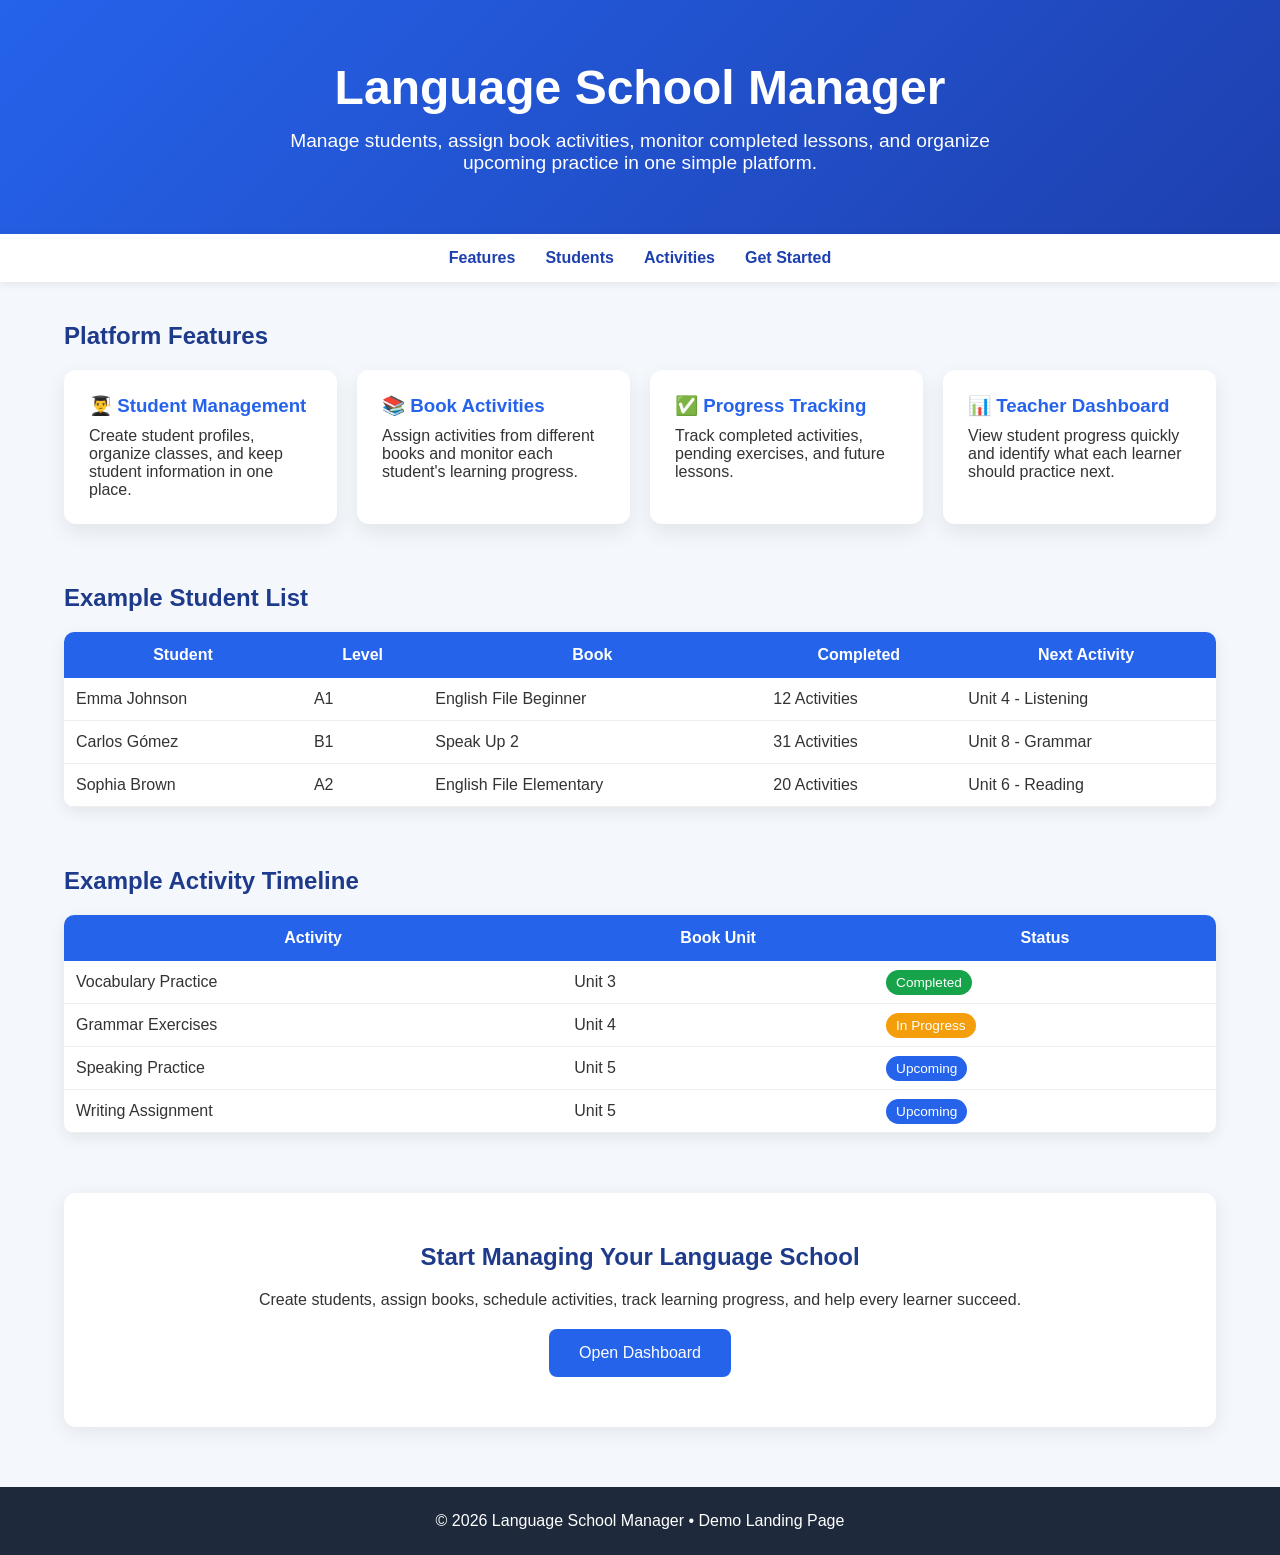
==== index.html @ 82bf4da6 "Add files via upload" ====
<!DOCTYPE html>
<html lang="en">
<head>
    <meta charset="UTF-8" />
    <meta name="viewport" content="width=device-width, initial-scale=1.0" />
    <title>Language School App</title>

    <style>
        * {
            margin: 0;
            padding: 0;
            box-sizing: border-box;
            font-family: Arial, Helvetica, sans-serif;
        }

        body {
            background: #f4f7fb;
            color: #333;
        }

        header {
            background: linear-gradient(135deg, #2563eb, #1e40af);
            color: white;
            padding: 60px 20px;
            text-align: center;
        }

        header h1 {
            font-size: 3rem;
            margin-bottom: 15px;
        }

        header p {
            font-size: 1.2rem;
            max-width: 700px;
            margin: auto;
        }

        nav {
            background: white;
            padding: 15px;
            box-shadow: 0 2px 8px rgba(0,0,0,.08);
            position: sticky;
            top: 0;
        }

        nav ul {
            display: flex;
            justify-content: center;
            gap: 30px;
            list-style: none;
        }

        nav a {
            text-decoration: none;
            color: #1e40af;
            font-weight: bold;
        }

        main {
            width: 90%;
            max-width: 1200px;
            margin: 40px auto;
        }

        section {
            margin-bottom: 60px;
        }

        h2 {
            color: #1e3a8a;
            margin-bottom: 20px;
        }

        .cards {
            display: grid;
            grid-template-columns: repeat(auto-fit, minmax(250px,1fr));
            gap: 20px;
        }

        .card {
            background: white;
            padding: 25px;
            border-radius: 12px;
            box-shadow: 0 8px 20px rgba(0,0,0,.08);
        }

        .card h3 {
            color: #2563eb;
            margin-bottom: 10px;
        }

        table {
            width: 100%;
            border-collapse: collapse;
            background: white;
            border-radius: 10px;
            overflow: hidden;
            box-shadow: 0 5px 15px rgba(0,0,0,.08);
        }

        th {
            background: #2563eb;
            color: white;
            padding: 14px;
        }

        td {
            padding: 12px;
            border-bottom: 1px solid #eee;
        }

        tr:hover {
            background: #f8fbff;
        }

        .status {
            padding: 5px 10px;
            border-radius: 20px;
            color: white;
            font-size: .85rem;
        }

        .completed {
            background: #16a34a;
        }

        .pending {
            background: #f59e0b;
        }

        .future {
            background: #2563eb;
        }

        .cta {
            text-align: center;
            background: white;
            padding: 50px;
            border-radius: 12px;
            box-shadow: 0 5px 20px rgba(0,0,0,.08);
        }

        button {
            margin-top: 20px;
            padding: 15px 30px;
            border: none;
            border-radius: 8px;
            background: #2563eb;
            color: white;
            font-size: 1rem;
            cursor: pointer;
        }

        button:hover {
            background: #1d4ed8;
        }

        footer {
            text-align: center;
            padding: 25px;
            background: #1e293b;
            color: white;
            margin-top: 40px;
        }
    </style>
</head>

<body>

<header>
    <h1>Language School Manager</h1>
    <p>
        Manage students, assign book activities, monitor completed lessons,
        and organize upcoming practice in one simple platform.
    </p>
</header>

<nav>
    <ul>
        <li><a href="#features">Features</a></li>
        <li><a href="#students">Students</a></li>
        <li><a href="#activities">Activities</a></li>
        <li><a href="#start">Get Started</a></li>
    </ul>
</nav>

<main>

<section id="features">
    <h2>Platform Features</h2>

    <div class="cards">

        <div class="card">
            <h3>👨‍🎓 Student Management</h3>
            <p>Create student profiles, organize classes, and keep student information in one place.</p>
        </div>

        <div class="card">
            <h3>📚 Book Activities</h3>
            <p>Assign activities from different books and monitor each student's learning progress.</p>
        </div>

        <div class="card">
            <h3>✅ Progress Tracking</h3>
            <p>Track completed activities, pending exercises, and future lessons.</p>
        </div>

        <div class="card">
            <h3>📊 Teacher Dashboard</h3>
            <p>View student progress quickly and identify what each learner should practice next.</p>
        </div>

    </div>
</section>

<section id="students">

<h2>Example Student List</h2>

<table>
<thead>
<tr>
<th>Student</th>
<th>Level</th>
<th>Book</th>
<th>Completed</th>
<th>Next Activity</th>
</tr>
</thead>

<tbody>

<tr>
<td>Emma Johnson</td>
<td>A1</td>
<td>English File Beginner</td>
<td>12 Activities</td>
<td>Unit 4 - Listening</td>
</tr>

<tr>
<td>Carlos Gómez</td>
<td>B1</td>
<td>Speak Up 2</td>
<td>31 Activities</td>
<td>Unit 8 - Grammar</td>
</tr>

<tr>
<td>Sophia Brown</td>
<td>A2</td>
<td>English File Elementary</td>
<td>20 Activities</td>
<td>Unit 6 - Reading</td>
</tr>

</tbody>

</table>

</section>

<section id="activities">

<h2>Example Activity Timeline</h2>

<table>

<thead>
<tr>
<th>Activity</th>
<th>Book Unit</th>
<th>Status</th>
</tr>
</thead>

<tbody>

<tr>
<td>Vocabulary Practice</td>
<td>Unit 3</td>
<td><span class="status completed">Completed</span></td>
</tr>

<tr>
<td>Grammar Exercises</td>
<td>Unit 4</td>
<td><span class="status pending">In Progress</span></td>
</tr>

<tr>
<td>Speaking Practice</td>
<td>Unit 5</td>
<td><span class="status future">Upcoming</span></td>
</tr>

<tr>
<td>Writing Assignment</td>
<td>Unit 5</td>
<td><span class="status future">Upcoming</span></td>
</tr>

</tbody>

</table>

</section>

<section id="start">

<div class="cta">

<h2>Start Managing Your Language School</h2>

<p>
Create students, assign books, schedule activities,
track learning progress, and help every learner succeed.
</p>

<button onclick="alert('Future feature: Open Student Dashboard')">
Open Dashboard
</button>

</div>

</section>

</main>

<footer>
    © 2026 Language School Manager • Demo Landing Page
</footer>

</body>
</html>
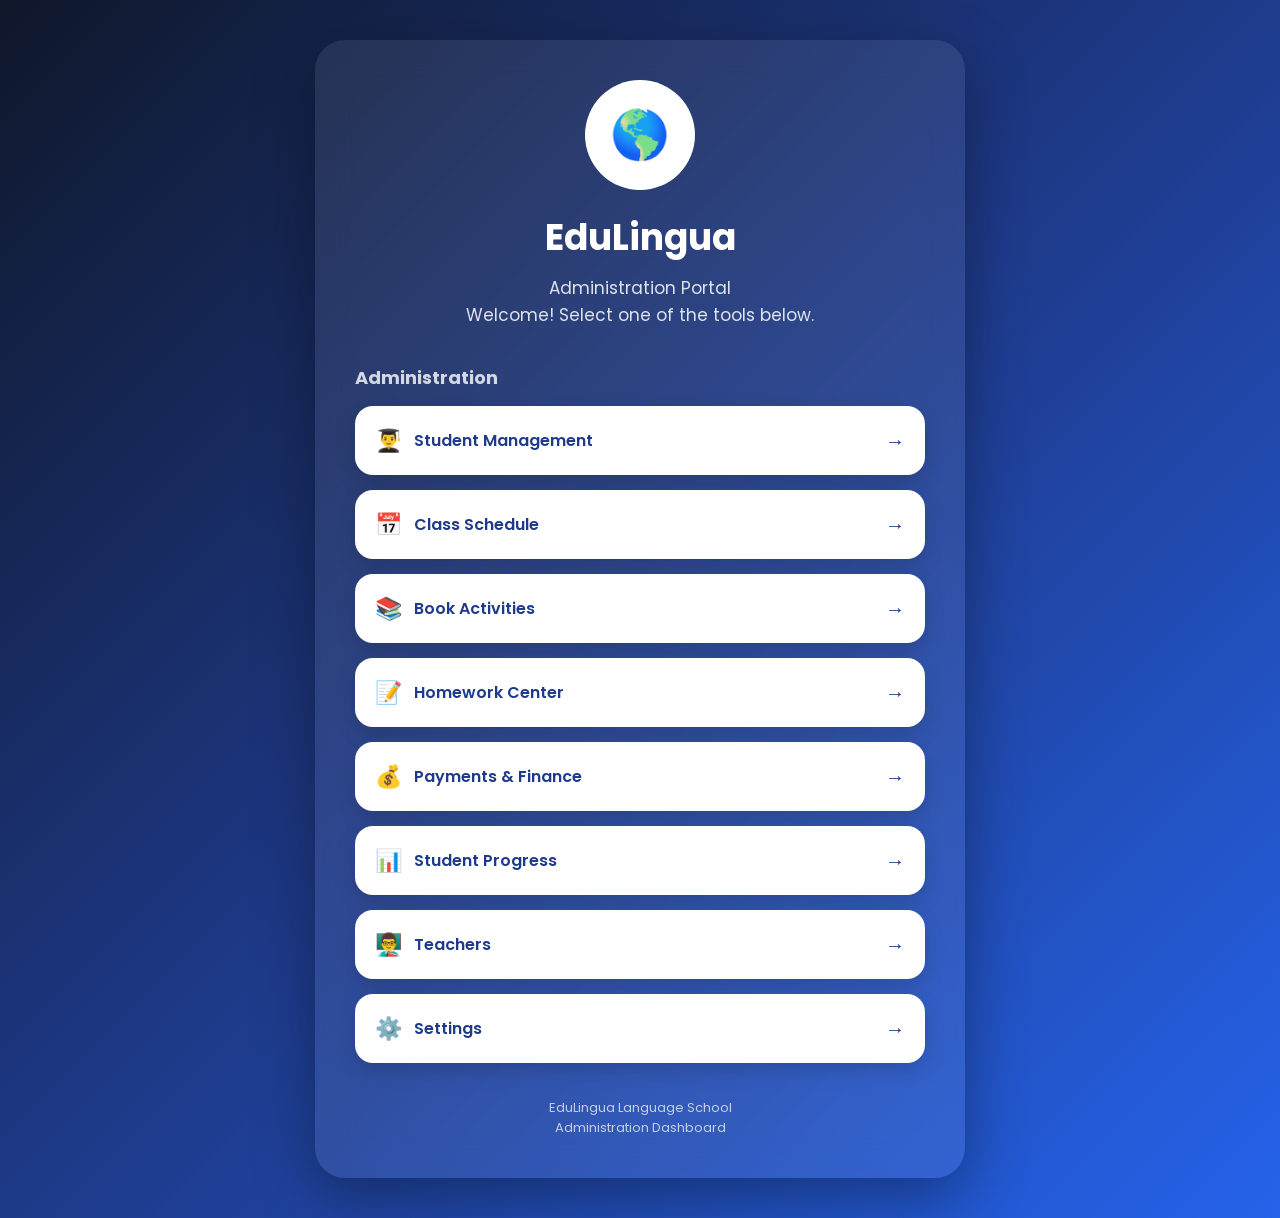
==== commit 3130789d: "Update index.html" ====
--- a/index.html
+++ b/index.html
@@ -1,337 +1,296 @@
 <!DOCTYPE html>
 <html lang="en">
 <head>
-    <meta charset="UTF-8" />
-    <meta name="viewport" content="width=device-width, initial-scale=1.0" />
-    <title>Language School App</title>
-
-    <style>
-        * {
-            margin: 0;
-            padding: 0;
-            box-sizing: border-box;
-            font-family: Arial, Helvetica, sans-serif;
-        }
-
-        body {
-            background: #f4f7fb;
-            color: #333;
-        }
-
-        header {
-            background: linear-gradient(135deg, #2563eb, #1e40af);
-            color: white;
-            padding: 60px 20px;
-            text-align: center;
-        }
-
-        header h1 {
-            font-size: 3rem;
-            margin-bottom: 15px;
-        }
-
-        header p {
-            font-size: 1.2rem;
-            max-width: 700px;
-            margin: auto;
-        }
-
-        nav {
-            background: white;
-            padding: 15px;
-            box-shadow: 0 2px 8px rgba(0,0,0,.08);
-            position: sticky;
-            top: 0;
-        }
-
-        nav ul {
-            display: flex;
-            justify-content: center;
-            gap: 30px;
-            list-style: none;
-        }
-
-        nav a {
-            text-decoration: none;
-            color: #1e40af;
-            font-weight: bold;
-        }
-
-        main {
-            width: 90%;
-            max-width: 1200px;
-            margin: 40px auto;
-        }
-
-        section {
-            margin-bottom: 60px;
-        }
-
-        h2 {
-            color: #1e3a8a;
-            margin-bottom: 20px;
-        }
-
-        .cards {
-            display: grid;
-            grid-template-columns: repeat(auto-fit, minmax(250px,1fr));
-            gap: 20px;
-        }
-
-        .card {
-            background: white;
-            padding: 25px;
-            border-radius: 12px;
-            box-shadow: 0 8px 20px rgba(0,0,0,.08);
-        }
-
-        .card h3 {
-            color: #2563eb;
-            margin-bottom: 10px;
-        }
-
-        table {
-            width: 100%;
-            border-collapse: collapse;
-            background: white;
-            border-radius: 10px;
-            overflow: hidden;
-            box-shadow: 0 5px 15px rgba(0,0,0,.08);
-        }
-
-        th {
-            background: #2563eb;
-            color: white;
-            padding: 14px;
-        }
-
-        td {
-            padding: 12px;
-            border-bottom: 1px solid #eee;
-        }
-
-        tr:hover {
-            background: #f8fbff;
-        }
-
-        .status {
-            padding: 5px 10px;
-            border-radius: 20px;
-            color: white;
-            font-size: .85rem;
-        }
-
-        .completed {
-            background: #16a34a;
-        }
-
-        .pending {
-            background: #f59e0b;
-        }
-
-        .future {
-            background: #2563eb;
-        }
-
-        .cta {
-            text-align: center;
-            background: white;
-            padding: 50px;
-            border-radius: 12px;
-            box-shadow: 0 5px 20px rgba(0,0,0,.08);
-        }
-
-        button {
-            margin-top: 20px;
-            padding: 15px 30px;
-            border: none;
-            border-radius: 8px;
-            background: #2563eb;
-            color: white;
-            font-size: 1rem;
-            cursor: pointer;
-        }
-
-        button:hover {
-            background: #1d4ed8;
-        }
-
-        footer {
-            text-align: center;
-            padding: 25px;
-            background: #1e293b;
-            color: white;
-            margin-top: 40px;
-        }
-    </style>
+<meta charset="UTF-8">
+<meta name="viewport" content="width=device-width, initial-scale=1.0">
+
+<title>EduLingua Administration</title>
+
+<link href="https://fonts.googleapis.com/css2?family=Poppins:wght@300;400;500;600;700&display=swap" rel="stylesheet">
+
+<style>
+
+*{
+margin:0;
+padding:0;
+box-sizing:border-box;
+}
+
+body{
+
+font-family:'Poppins',sans-serif;
+
+background:linear-gradient(135deg,#0f172a,#1e3a8a,#2563eb);
+
+min-height:100vh;
+
+display:flex;
+justify-content:center;
+align-items:center;
+
+padding:40px;
+
+color:white;
+
+}
+
+.container{
+
+width:100%;
+max-width:650px;
+
+background:rgba(255,255,255,.08);
+
+backdrop-filter:blur(18px);
+
+border-radius:30px;
+
+padding:40px;
+
+box-shadow:0 20px 60px rgba(0,0,0,.35);
+
+text-align:center;
+
+}
+
+.logo{
+
+width:110px;
+height:110px;
+
+border-radius:50%;
+
+background:white;
+
+display:flex;
+align-items:center;
+justify-content:center;
+
+font-size:48px;
+
+margin:auto;
+margin-bottom:20px;
+
+}
+
+h1{
+
+font-size:36px;
+margin-bottom:10px;
+
+}
+
+.subtitle{
+
+opacity:.85;
+
+margin-bottom:35px;
+
+font-size:17px;
+
+line-height:1.6;
+
+}
+
+.section{
+
+margin-top:25px;
+
+text-align:left;
+
+}
+
+.section h2{
+
+font-size:18px;
+
+margin-bottom:15px;
+
+opacity:.8;
+
+}
+
+.link{
+
+display:flex;
+
+align-items:center;
+
+justify-content:space-between;
+
+padding:18px 20px;
+
+margin-bottom:15px;
+
+background:white;
+
+color:#1e3a8a;
+
+text-decoration:none;
+
+border-radius:18px;
+
+font-weight:600;
+
+transition:.25s;
+
+box-shadow:0 8px 20px rgba(0,0,0,.15);
+
+}
+
+.link:hover{
+
+transform:translateY(-4px);
+
+background:#eff6ff;
+
+}
+
+.icon{
+
+font-size:22px;
+
+margin-right:12px;
+
+}
+
+.left{
+
+display:flex;
+align-items:center;
+
+}
+
+.arrow{
+
+font-size:20px;
+
+}
+
+.footer{
+
+margin-top:35px;
+
+font-size:13px;
+
+opacity:.7;
+
+}
+
+</style>
+
 </head>
 
 <body>
 
-<header>
-    <h1>Language School Manager</h1>
-    <p>
-        Manage students, assign book activities, monitor completed lessons,
-        and organize upcoming practice in one simple platform.
-    </p>
-</header>
-
-<nav>
-    <ul>
-        <li><a href="#features">Features</a></li>
-        <li><a href="#students">Students</a></li>
-        <li><a href="#activities">Activities</a></li>
-        <li><a href="#start">Get Started</a></li>
-    </ul>
-</nav>
-
-<main>
-
-<section id="features">
-    <h2>Platform Features</h2>
-
-    <div class="cards">
-
-        <div class="card">
-            <h3>👨‍🎓 Student Management</h3>
-            <p>Create student profiles, organize classes, and keep student information in one place.</p>
-        </div>
-
-        <div class="card">
-            <h3>📚 Book Activities</h3>
-            <p>Assign activities from different books and monitor each student's learning progress.</p>
-        </div>
-
-        <div class="card">
-            <h3>✅ Progress Tracking</h3>
-            <p>Track completed activities, pending exercises, and future lessons.</p>
-        </div>
-
-        <div class="card">
-            <h3>📊 Teacher Dashboard</h3>
-            <p>View student progress quickly and identify what each learner should practice next.</p>
-        </div>
-
-    </div>
-</section>
-
-<section id="students">
-
-<h2>Example Student List</h2>
-
-<table>
-<thead>
-<tr>
-<th>Student</th>
-<th>Level</th>
-<th>Book</th>
-<th>Completed</th>
-<th>Next Activity</th>
-</tr>
-</thead>
-
-<tbody>
-
-<tr>
-<td>Emma Johnson</td>
-<td>A1</td>
-<td>English File Beginner</td>
-<td>12 Activities</td>
-<td>Unit 4 - Listening</td>
-</tr>
-
-<tr>
-<td>Carlos Gómez</td>
-<td>B1</td>
-<td>Speak Up 2</td>
-<td>31 Activities</td>
-<td>Unit 8 - Grammar</td>
-</tr>
-
-<tr>
-<td>Sophia Brown</td>
-<td>A2</td>
-<td>English File Elementary</td>
-<td>20 Activities</td>
-<td>Unit 6 - Reading</td>
-</tr>
-
-</tbody>
-
-</table>
-
-</section>
-
-<section id="activities">
-
-<h2>Example Activity Timeline</h2>
-
-<table>
-
-<thead>
-<tr>
-<th>Activity</th>
-<th>Book Unit</th>
-<th>Status</th>
-</tr>
-</thead>
-
-<tbody>
-
-<tr>
-<td>Vocabulary Practice</td>
-<td>Unit 3</td>
-<td><span class="status completed">Completed</span></td>
-</tr>
-
-<tr>
-<td>Grammar Exercises</td>
-<td>Unit 4</td>
-<td><span class="status pending">In Progress</span></td>
-</tr>
-
-<tr>
-<td>Speaking Practice</td>
-<td>Unit 5</td>
-<td><span class="status future">Upcoming</span></td>
-</tr>
-
-<tr>
-<td>Writing Assignment</td>
-<td>Unit 5</td>
-<td><span class="status future">Upcoming</span></td>
-</tr>
-
-</tbody>
-
-</table>
-
-</section>
-
-<section id="start">
-
-<div class="cta">
-
-<h2>Start Managing Your Language School</h2>
-
-<p>
-Create students, assign books, schedule activities,
-track learning progress, and help every learner succeed.
+<div class="container">
+
+<div class="logo">
+🌎
+</div>
+
+<h1>EduLingua</h1>
+
+<p class="subtitle">
+Administration Portal<br>
+Welcome! Select one of the tools below.
 </p>
 
-<button onclick="alert('Future feature: Open Student Dashboard')">
-Open Dashboard
-</button>
-
-</div>
-
-</section>
-
-</main>
-
-<footer>
-    © 2026 Language School Manager • Demo Landing Page
-</footer>
+<div class="section">
+
+<h2>Administration</h2>
+
+<a class="link" href="#">
+<div class="left">
+<span class="icon">👨‍🎓</span>
+Student Management
+</div>
+
+<span class="arrow">→</span>
+
+</a>
+
+<a class="link" href="#">
+<div class="left">
+<span class="icon">📅</span>
+Class Schedule
+</div>
+
+<span class="arrow">→</span>
+
+</a>
+
+<a class="link" href="#">
+<div class="left">
+<span class="icon">📚</span>
+Book Activities
+</div>
+
+<span class="arrow">→</span>
+
+</a>
+
+<a class="link" href="#">
+<div class="left">
+<span class="icon">📝</span>
+Homework Center
+</div>
+
+<span class="arrow">→</span>
+
+</a>
+
+<a class="link" href="#">
+<div class="left">
+<span class="icon">💰</span>
+Payments & Finance
+</div>
+
+<span class="arrow">→</span>
+
+</a>
+
+<a class="link" href="#">
+<div class="left">
+<span class="icon">📊</span>
+Student Progress
+</div>
+
+<span class="arrow">→</span>
+
+</a>
+
+<a class="link" href="#">
+<div class="left">
+<span class="icon">👨‍🏫</span>
+Teachers
+</div>
+
+<span class="arrow">→</span>
+
+</a>
+
+<a class="link" href="#">
+<div class="left">
+<span class="icon">⚙️</span>
+Settings
+</div>
+
+<span class="arrow">→</span>
+
+</a>
+
+</div>
+
+<div class="footer">
+
+EduLingua Language School<br>
+
+Administration Dashboard
+
+</div>
+
+</div>
 
 </body>
-</html>+</html>
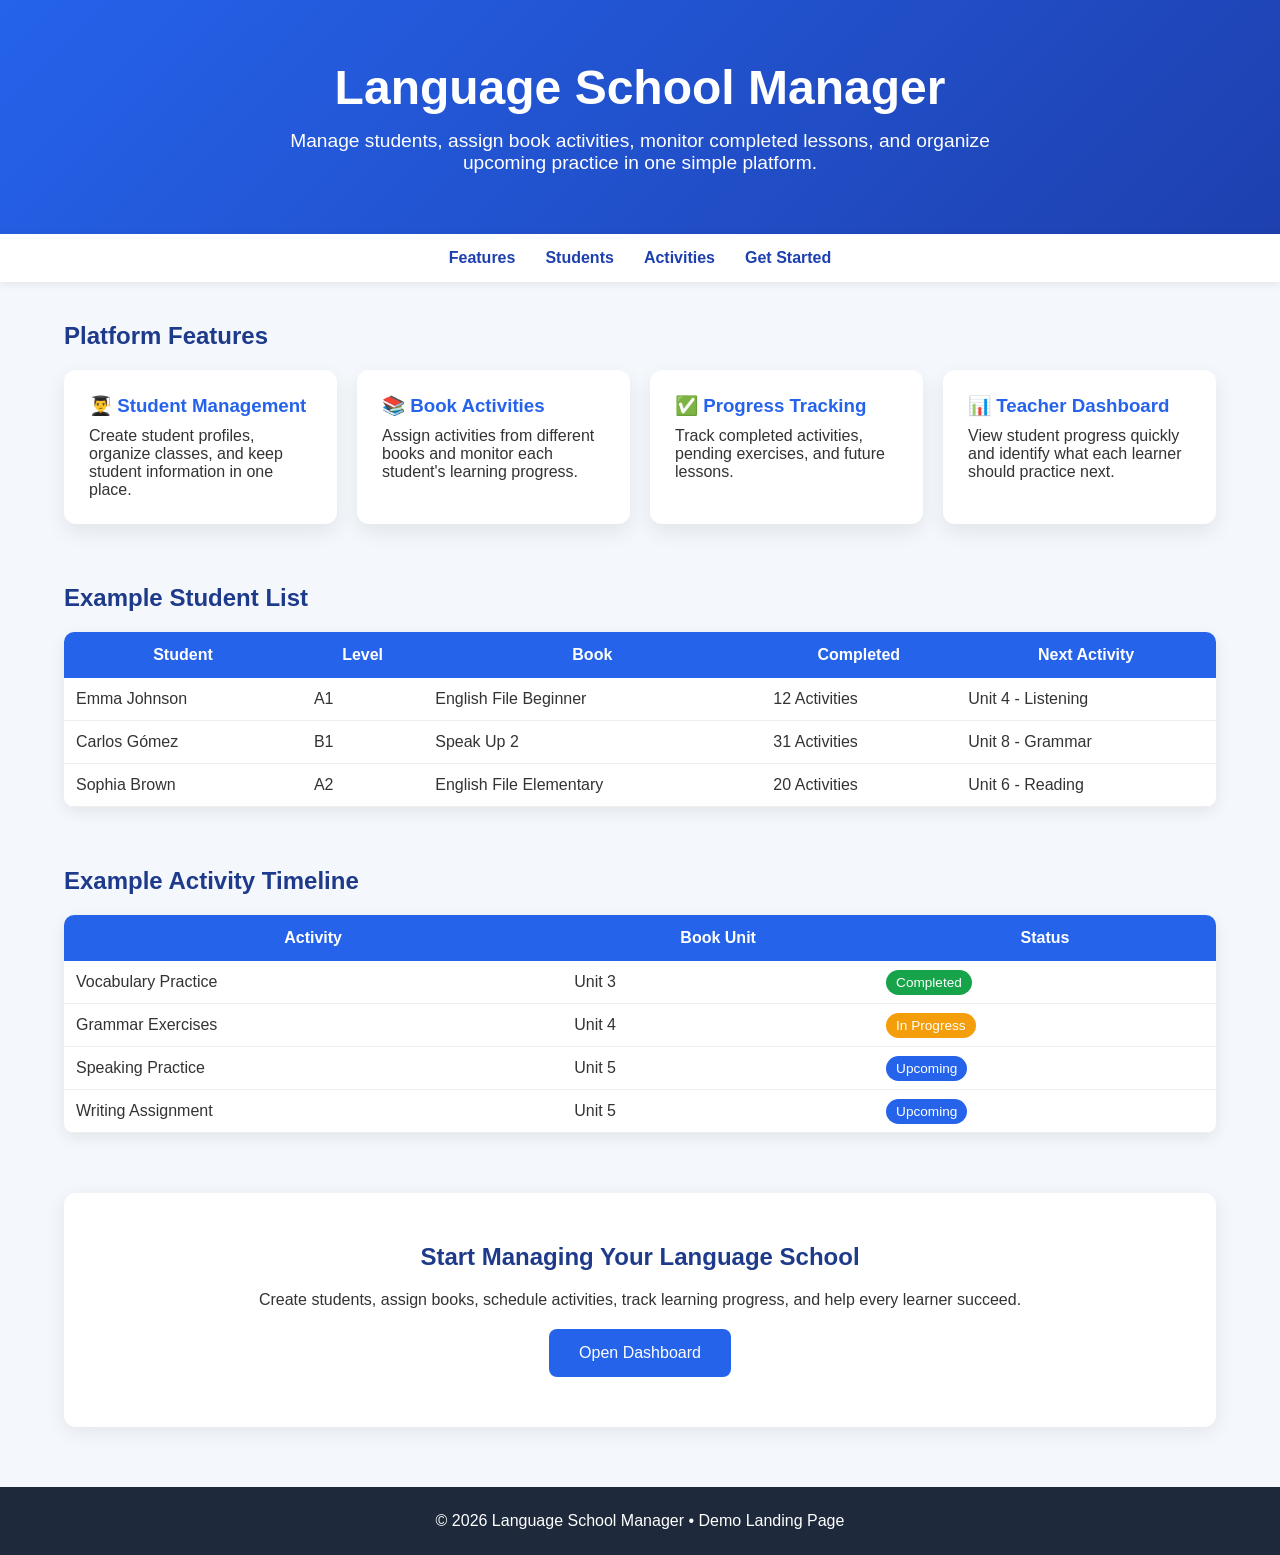
==== commit 04ec6922: "Update index.html" ====
--- a/index.html
+++ b/index.html
@@ -1,296 +1,337 @@
 <!DOCTYPE html>
 <html lang="en">
 <head>
-<meta charset="UTF-8">
-<meta name="viewport" content="width=device-width, initial-scale=1.0">
-
-<title>EduLingua Administration</title>
-
-<link href="https://fonts.googleapis.com/css2?family=Poppins:wght@300;400;500;600;700&display=swap" rel="stylesheet">
-
-<style>
-
-*{
-margin:0;
-padding:0;
-box-sizing:border-box;
-}
-
-body{
-
-font-family:'Poppins',sans-serif;
-
-background:linear-gradient(135deg,#0f172a,#1e3a8a,#2563eb);
-
-min-height:100vh;
-
-display:flex;
-justify-content:center;
-align-items:center;
-
-padding:40px;
-
-color:white;
-
-}
-
-.container{
-
-width:100%;
-max-width:650px;
-
-background:rgba(255,255,255,.08);
-
-backdrop-filter:blur(18px);
-
-border-radius:30px;
-
-padding:40px;
-
-box-shadow:0 20px 60px rgba(0,0,0,.35);
-
-text-align:center;
-
-}
-
-.logo{
-
-width:110px;
-height:110px;
-
-border-radius:50%;
-
-background:white;
-
-display:flex;
-align-items:center;
-justify-content:center;
-
-font-size:48px;
-
-margin:auto;
-margin-bottom:20px;
-
-}
-
-h1{
-
-font-size:36px;
-margin-bottom:10px;
-
-}
-
-.subtitle{
-
-opacity:.85;
-
-margin-bottom:35px;
-
-font-size:17px;
-
-line-height:1.6;
-
-}
-
-.section{
-
-margin-top:25px;
-
-text-align:left;
-
-}
-
-.section h2{
-
-font-size:18px;
-
-margin-bottom:15px;
-
-opacity:.8;
-
-}
-
-.link{
-
-display:flex;
-
-align-items:center;
-
-justify-content:space-between;
-
-padding:18px 20px;
-
-margin-bottom:15px;
-
-background:white;
-
-color:#1e3a8a;
-
-text-decoration:none;
-
-border-radius:18px;
-
-font-weight:600;
-
-transition:.25s;
-
-box-shadow:0 8px 20px rgba(0,0,0,.15);
-
-}
-
-.link:hover{
-
-transform:translateY(-4px);
-
-background:#eff6ff;
-
-}
-
-.icon{
-
-font-size:22px;
-
-margin-right:12px;
-
-}
-
-.left{
-
-display:flex;
-align-items:center;
-
-}
-
-.arrow{
-
-font-size:20px;
-
-}
-
-.footer{
-
-margin-top:35px;
-
-font-size:13px;
-
-opacity:.7;
-
-}
-
-</style>
-
+    <meta charset="UTF-8" />
+    <meta name="viewport" content="width=device-width, initial-scale=1.0" />
+    <title>Language School App</title>
+
+    <style>
+        * {
+            margin: 0;
+            padding: 0;
+            box-sizing: border-box;
+            font-family: Arial, Helvetica, sans-serif;
+        }
+
+        body {
+            background: #f4f7fb;
+            color: #333;
+        }
+
+        header {
+            background: linear-gradient(135deg, #2563eb, #1e40af);
+            color: white;
+            padding: 60px 20px;
+            text-align: center;
+        }
+
+        header h1 {
+            font-size: 3rem;
+            margin-bottom: 15px;
+        }
+
+        header p {
+            font-size: 1.2rem;
+            max-width: 700px;
+            margin: auto;
+        }
+
+        nav {
+            background: white;
+            padding: 15px;
+            box-shadow: 0 2px 8px rgba(0,0,0,.08);
+            position: sticky;
+            top: 0;
+        }
+
+        nav ul {
+            display: flex;
+            justify-content: center;
+            gap: 30px;
+            list-style: none;
+        }
+
+        nav a {
+            text-decoration: none;
+            color: #1e40af;
+            font-weight: bold;
+        }
+
+        main {
+            width: 90%;
+            max-width: 1200px;
+            margin: 40px auto;
+        }
+
+        section {
+            margin-bottom: 60px;
+        }
+
+        h2 {
+            color: #1e3a8a;
+            margin-bottom: 20px;
+        }
+
+        .cards {
+            display: grid;
+            grid-template-columns: repeat(auto-fit, minmax(250px,1fr));
+            gap: 20px;
+        }
+
+        .card {
+            background: white;
+            padding: 25px;
+            border-radius: 12px;
+            box-shadow: 0 8px 20px rgba(0,0,0,.08);
+        }
+
+        .card h3 {
+            color: #2563eb;
+            margin-bottom: 10px;
+        }
+
+        table {
+            width: 100%;
+            border-collapse: collapse;
+            background: white;
+            border-radius: 10px;
+            overflow: hidden;
+            box-shadow: 0 5px 15px rgba(0,0,0,.08);
+        }
+
+        th {
+            background: #2563eb;
+            color: white;
+            padding: 14px;
+        }
+
+        td {
+            padding: 12px;
+            border-bottom: 1px solid #eee;
+        }
+
+        tr:hover {
+            background: #f8fbff;
+        }
+
+        .status {
+            padding: 5px 10px;
+            border-radius: 20px;
+            color: white;
+            font-size: .85rem;
+        }
+
+        .completed {
+            background: #16a34a;
+        }
+
+        .pending {
+            background: #f59e0b;
+        }
+
+        .future {
+            background: #2563eb;
+        }
+
+        .cta {
+            text-align: center;
+            background: white;
+            padding: 50px;
+            border-radius: 12px;
+            box-shadow: 0 5px 20px rgba(0,0,0,.08);
+        }
+
+        button {
+            margin-top: 20px;
+            padding: 15px 30px;
+            border: none;
+            border-radius: 8px;
+            background: #2563eb;
+            color: white;
+            font-size: 1rem;
+            cursor: pointer;
+        }
+
+        button:hover {
+            background: #1d4ed8;
+        }
+
+        footer {
+            text-align: center;
+            padding: 25px;
+            background: #1e293b;
+            color: white;
+            margin-top: 40px;
+        }
+    </style>
 </head>
 
 <body>
 
-<div class="container">
-
-<div class="logo">
-🌎
+<header>
+    <h1>Language School Manager</h1>
+    <p>
+        Manage students, assign book activities, monitor completed lessons,
+        and organize upcoming practice in one simple platform.
+    </p>
+</header>
+
+<nav>
+    <ul>
+        <li><a href="#features">Features</a></li>
+        <li><a href="#students">Students</a></li>
+        <li><a href="#activities">Activities</a></li>
+        <li><a href="#start">Get Started</a></li>
+    </ul>
+</nav>
+
+<main>
+
+<section id="features">
+    <h2>Platform Features</h2>
+
+    <div class="cards">
+
+        <div class="card">
+            <h3>👨‍🎓 Student Management</h3>
+            <p>Create student profiles, organize classes, and keep student information in one place.</p>
+        </div>
+
+        <div class="card">
+            <h3>📚 Book Activities</h3>
+            <p>Assign activities from different books and monitor each student's learning progress.</p>
+        </div>
+
+        <div class="card">
+            <h3>✅ Progress Tracking</h3>
+            <p>Track completed activities, pending exercises, and future lessons.</p>
+        </div>
+
+        <div class="card">
+            <h3>📊 Teacher Dashboard</h3>
+            <p>View student progress quickly and identify what each learner should practice next.</p>
+        </div>
+
+    </div>
+</section>
+
+<section id="students">
+
+<h2>Example Student List</h2>
+
+<table>
+<thead>
+<tr>
+<th>Student</th>
+<th>Level</th>
+<th>Book</th>
+<th>Completed</th>
+<th>Next Activity</th>
+</tr>
+</thead>
+
+<tbody>
+
+<tr>
+<td>Emma Johnson</td>
+<td>A1</td>
+<td>English File Beginner</td>
+<td>12 Activities</td>
+<td>Unit 4 - Listening</td>
+</tr>
+
+<tr>
+<td>Carlos Gómez</td>
+<td>B1</td>
+<td>Speak Up 2</td>
+<td>31 Activities</td>
+<td>Unit 8 - Grammar</td>
+</tr>
+
+<tr>
+<td>Sophia Brown</td>
+<td>A2</td>
+<td>English File Elementary</td>
+<td>20 Activities</td>
+<td>Unit 6 - Reading</td>
+</tr>
+
+</tbody>
+
+</table>
+
+</section>
+
+<section id="activities">
+
+<h2>Example Activity Timeline</h2>
+
+<table>
+
+<thead>
+<tr>
+<th>Activity</th>
+<th>Book Unit</th>
+<th>Status</th>
+</tr>
+</thead>
+
+<tbody>
+
+<tr>
+<td>Vocabulary Practice</td>
+<td>Unit 3</td>
+<td><span class="status completed">Completed</span></td>
+</tr>
+
+<tr>
+<td>Grammar Exercises</td>
+<td>Unit 4</td>
+<td><span class="status pending">In Progress</span></td>
+</tr>
+
+<tr>
+<td>Speaking Practice</td>
+<td>Unit 5</td>
+<td><span class="status future">Upcoming</span></td>
+</tr>
+
+<tr>
+<td>Writing Assignment</td>
+<td>Unit 5</td>
+<td><span class="status future">Upcoming</span></td>
+</tr>
+
+</tbody>
+
+</table>
+
+</section>
+
+<section id="start">
+
+<div class="cta">
+
+<h2>Start Managing Your Language School</h2>
+
+<p>
+Create students, assign books, schedule activities,
+track learning progress, and help every learner succeed.
+</p>
+
+<button onclick="alert('Future feature: Open Student Dashboard')">
+Open Dashboard
+</button>
+
 </div>
 
-<h1>EduLingua</h1>
-
-<p class="subtitle">
-Administration Portal<br>
-Welcome! Select one of the tools below.
-</p>
-
-<div class="section">
-
-<h2>Administration</h2>
-
-<a class="link" href="#">
-<div class="left">
-<span class="icon">👨‍🎓</span>
-Student Management
-</div>
-
-<span class="arrow">→</span>
-
-</a>
-
-<a class="link" href="#">
-<div class="left">
-<span class="icon">📅</span>
-Class Schedule
-</div>
-
-<span class="arrow">→</span>
-
-</a>
-
-<a class="link" href="#">
-<div class="left">
-<span class="icon">📚</span>
-Book Activities
-</div>
-
-<span class="arrow">→</span>
-
-</a>
-
-<a class="link" href="#">
-<div class="left">
-<span class="icon">📝</span>
-Homework Center
-</div>
-
-<span class="arrow">→</span>
-
-</a>
-
-<a class="link" href="#">
-<div class="left">
-<span class="icon">💰</span>
-Payments & Finance
-</div>
-
-<span class="arrow">→</span>
-
-</a>
-
-<a class="link" href="#">
-<div class="left">
-<span class="icon">📊</span>
-Student Progress
-</div>
-
-<span class="arrow">→</span>
-
-</a>
-
-<a class="link" href="#">
-<div class="left">
-<span class="icon">👨‍🏫</span>
-Teachers
-</div>
-
-<span class="arrow">→</span>
-
-</a>
-
-<a class="link" href="#">
-<div class="left">
-<span class="icon">⚙️</span>
-Settings
-</div>
-
-<span class="arrow">→</span>
-
-</a>
-
-</div>
-
-<div class="footer">
-
-EduLingua Language School<br>
-
-Administration Dashboard
-
-</div>
-
-</div>
+</section>
+
+</main>
+
+<footer>
+    © 2026 Language School Manager • Demo Landing Page
+</footer>
 
 </body>
 </html>
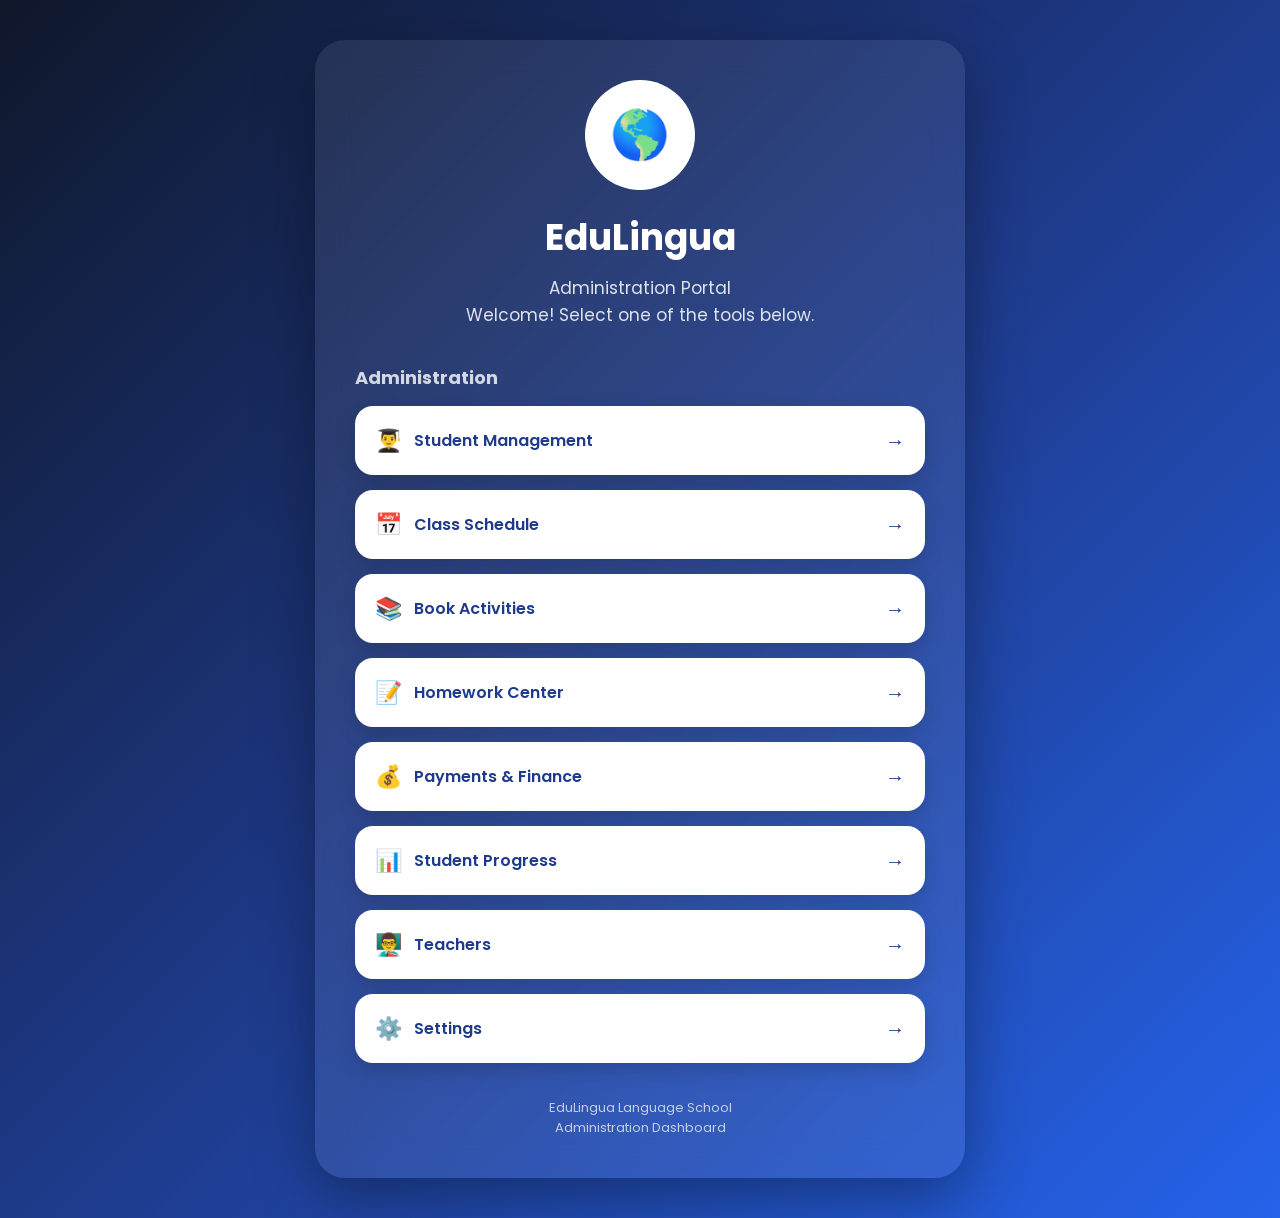
==== commit 850cb7ee: "Update index.html" ====
--- a/index.html
+++ b/index.html
@@ -1,337 +1,296 @@
 <!DOCTYPE html>
 <html lang="en">
 <head>
-    <meta charset="UTF-8" />
-    <meta name="viewport" content="width=device-width, initial-scale=1.0" />
-    <title>Language School App</title>
-
-    <style>
-        * {
-            margin: 0;
-            padding: 0;
-            box-sizing: border-box;
-            font-family: Arial, Helvetica, sans-serif;
-        }
-
-        body {
-            background: #f4f7fb;
-            color: #333;
-        }
-
-        header {
-            background: linear-gradient(135deg, #2563eb, #1e40af);
-            color: white;
-            padding: 60px 20px;
-            text-align: center;
-        }
-
-        header h1 {
-            font-size: 3rem;
-            margin-bottom: 15px;
-        }
-
-        header p {
-            font-size: 1.2rem;
-            max-width: 700px;
-            margin: auto;
-        }
-
-        nav {
-            background: white;
-            padding: 15px;
-            box-shadow: 0 2px 8px rgba(0,0,0,.08);
-            position: sticky;
-            top: 0;
-        }
-
-        nav ul {
-            display: flex;
-            justify-content: center;
-            gap: 30px;
-            list-style: none;
-        }
-
-        nav a {
-            text-decoration: none;
-            color: #1e40af;
-            font-weight: bold;
-        }
-
-        main {
-            width: 90%;
-            max-width: 1200px;
-            margin: 40px auto;
-        }
-
-        section {
-            margin-bottom: 60px;
-        }
-
-        h2 {
-            color: #1e3a8a;
-            margin-bottom: 20px;
-        }
-
-        .cards {
-            display: grid;
-            grid-template-columns: repeat(auto-fit, minmax(250px,1fr));
-            gap: 20px;
-        }
-
-        .card {
-            background: white;
-            padding: 25px;
-            border-radius: 12px;
-            box-shadow: 0 8px 20px rgba(0,0,0,.08);
-        }
-
-        .card h3 {
-            color: #2563eb;
-            margin-bottom: 10px;
-        }
-
-        table {
-            width: 100%;
-            border-collapse: collapse;
-            background: white;
-            border-radius: 10px;
-            overflow: hidden;
-            box-shadow: 0 5px 15px rgba(0,0,0,.08);
-        }
-
-        th {
-            background: #2563eb;
-            color: white;
-            padding: 14px;
-        }
-
-        td {
-            padding: 12px;
-            border-bottom: 1px solid #eee;
-        }
-
-        tr:hover {
-            background: #f8fbff;
-        }
-
-        .status {
-            padding: 5px 10px;
-            border-radius: 20px;
-            color: white;
-            font-size: .85rem;
-        }
-
-        .completed {
-            background: #16a34a;
-        }
-
-        .pending {
-            background: #f59e0b;
-        }
-
-        .future {
-            background: #2563eb;
-        }
-
-        .cta {
-            text-align: center;
-            background: white;
-            padding: 50px;
-            border-radius: 12px;
-            box-shadow: 0 5px 20px rgba(0,0,0,.08);
-        }
-
-        button {
-            margin-top: 20px;
-            padding: 15px 30px;
-            border: none;
-            border-radius: 8px;
-            background: #2563eb;
-            color: white;
-            font-size: 1rem;
-            cursor: pointer;
-        }
-
-        button:hover {
-            background: #1d4ed8;
-        }
-
-        footer {
-            text-align: center;
-            padding: 25px;
-            background: #1e293b;
-            color: white;
-            margin-top: 40px;
-        }
-    </style>
+<meta charset="UTF-8">
+<meta name="viewport" content="width=device-width, initial-scale=1.0">
+
+<title>EduLingua Administration</title>
+
+<link href="https://fonts.googleapis.com/css2?family=Poppins:wght@300;400;500;600;700&display=swap" rel="stylesheet">
+
+<style>
+
+*{
+margin:0;
+padding:0;
+box-sizing:border-box;
+}
+
+body{
+
+font-family:'Poppins',sans-serif;
+
+background:linear-gradient(135deg,#0f172a,#1e3a8a,#2563eb);
+
+min-height:100vh;
+
+display:flex;
+justify-content:center;
+align-items:center;
+
+padding:40px;
+
+color:white;
+
+}
+
+.container{
+
+width:100%;
+max-width:650px;
+
+background:rgba(255,255,255,.08);
+
+backdrop-filter:blur(18px);
+
+border-radius:30px;
+
+padding:40px;
+
+box-shadow:0 20px 60px rgba(0,0,0,.35);
+
+text-align:center;
+
+}
+
+.logo{
+
+width:110px;
+height:110px;
+
+border-radius:50%;
+
+background:white;
+
+display:flex;
+align-items:center;
+justify-content:center;
+
+font-size:48px;
+
+margin:auto;
+margin-bottom:20px;
+
+}
+
+h1{
+
+font-size:36px;
+margin-bottom:10px;
+
+}
+
+.subtitle{
+
+opacity:.85;
+
+margin-bottom:35px;
+
+font-size:17px;
+
+line-height:1.6;
+
+}
+
+.section{
+
+margin-top:25px;
+
+text-align:left;
+
+}
+
+.section h2{
+
+font-size:18px;
+
+margin-bottom:15px;
+
+opacity:.8;
+
+}
+
+.link{
+
+display:flex;
+
+align-items:center;
+
+justify-content:space-between;
+
+padding:18px 20px;
+
+margin-bottom:15px;
+
+background:white;
+
+color:#1e3a8a;
+
+text-decoration:none;
+
+border-radius:18px;
+
+font-weight:600;
+
+transition:.25s;
+
+box-shadow:0 8px 20px rgba(0,0,0,.15);
+
+}
+
+.link:hover{
+
+transform:translateY(-4px);
+
+background:#eff6ff;
+
+}
+
+.icon{
+
+font-size:22px;
+
+margin-right:12px;
+
+}
+
+.left{
+
+display:flex;
+align-items:center;
+
+}
+
+.arrow{
+
+font-size:20px;
+
+}
+
+.footer{
+
+margin-top:35px;
+
+font-size:13px;
+
+opacity:.7;
+
+}
+
+</style>
+
 </head>
 
 <body>
 
-<header>
-    <h1>Language School Manager</h1>
-    <p>
-        Manage students, assign book activities, monitor completed lessons,
-        and organize upcoming practice in one simple platform.
-    </p>
-</header>
-
-<nav>
-    <ul>
-        <li><a href="#features">Features</a></li>
-        <li><a href="#students">Students</a></li>
-        <li><a href="#activities">Activities</a></li>
-        <li><a href="#start">Get Started</a></li>
-    </ul>
-</nav>
-
-<main>
-
-<section id="features">
-    <h2>Platform Features</h2>
-
-    <div class="cards">
-
-        <div class="card">
-            <h3>👨‍🎓 Student Management</h3>
-            <p>Create student profiles, organize classes, and keep student information in one place.</p>
-        </div>
-
-        <div class="card">
-            <h3>📚 Book Activities</h3>
-            <p>Assign activities from different books and monitor each student's learning progress.</p>
-        </div>
-
-        <div class="card">
-            <h3>✅ Progress Tracking</h3>
-            <p>Track completed activities, pending exercises, and future lessons.</p>
-        </div>
-
-        <div class="card">
-            <h3>📊 Teacher Dashboard</h3>
-            <p>View student progress quickly and identify what each learner should practice next.</p>
-        </div>
-
-    </div>
-</section>
-
-<section id="students">
-
-<h2>Example Student List</h2>
-
-<table>
-<thead>
-<tr>
-<th>Student</th>
-<th>Level</th>
-<th>Book</th>
-<th>Completed</th>
-<th>Next Activity</th>
-</tr>
-</thead>
-
-<tbody>
-
-<tr>
-<td>Emma Johnson</td>
-<td>A1</td>
-<td>English File Beginner</td>
-<td>12 Activities</td>
-<td>Unit 4 - Listening</td>
-</tr>
-
-<tr>
-<td>Carlos Gómez</td>
-<td>B1</td>
-<td>Speak Up 2</td>
-<td>31 Activities</td>
-<td>Unit 8 - Grammar</td>
-</tr>
-
-<tr>
-<td>Sophia Brown</td>
-<td>A2</td>
-<td>English File Elementary</td>
-<td>20 Activities</td>
-<td>Unit 6 - Reading</td>
-</tr>
-
-</tbody>
-
-</table>
-
-</section>
-
-<section id="activities">
-
-<h2>Example Activity Timeline</h2>
-
-<table>
-
-<thead>
-<tr>
-<th>Activity</th>
-<th>Book Unit</th>
-<th>Status</th>
-</tr>
-</thead>
-
-<tbody>
-
-<tr>
-<td>Vocabulary Practice</td>
-<td>Unit 3</td>
-<td><span class="status completed">Completed</span></td>
-</tr>
-
-<tr>
-<td>Grammar Exercises</td>
-<td>Unit 4</td>
-<td><span class="status pending">In Progress</span></td>
-</tr>
-
-<tr>
-<td>Speaking Practice</td>
-<td>Unit 5</td>
-<td><span class="status future">Upcoming</span></td>
-</tr>
-
-<tr>
-<td>Writing Assignment</td>
-<td>Unit 5</td>
-<td><span class="status future">Upcoming</span></td>
-</tr>
-
-</tbody>
-
-</table>
-
-</section>
-
-<section id="start">
-
-<div class="cta">
-
-<h2>Start Managing Your Language School</h2>
-
-<p>
-Create students, assign books, schedule activities,
-track learning progress, and help every learner succeed.
+<div class="container">
+
+<div class="logo">
+🌎
+</div>
+
+<h1>EduLingua</h1>
+
+<p class="subtitle">
+Administration Portal<br>
+Welcome! Select one of the tools below.
 </p>
 
-<button onclick="alert('Future feature: Open Student Dashboard')">
-Open Dashboard
-</button>
-
-</div>
-
-</section>
-
-</main>
-
-<footer>
-    © 2026 Language School Manager • Demo Landing Page
-</footer>
+<div class="section">
+
+<h2>Administration</h2>
+
+<a class="link" href="#">
+<div class="left">
+<span class="icon">👨‍🎓</span>
+Student Management
+</div>
+
+<span class="arrow">→</span>
+
+</a>
+
+<a class="link" href="#">
+<div class="left">
+<span class="icon">📅</span>
+Class Schedule
+</div>
+
+<span class="arrow">→</span>
+
+</a>
+
+<a class="link" href="#">
+<div class="left">
+<span class="icon">📚</span>
+Book Activities
+</div>
+
+<span class="arrow">→</span>
+
+</a>
+
+<a class="link" href="#">
+<div class="left">
+<span class="icon">📝</span>
+Homework Center
+</div>
+
+<span class="arrow">→</span>
+
+</a>
+
+<a class="link" href="#">
+<div class="left">
+<span class="icon">💰</span>
+Payments & Finance
+</div>
+
+<span class="arrow">→</span>
+
+</a>
+
+<a class="link" href="#">
+<div class="left">
+<span class="icon">📊</span>
+Student Progress
+</div>
+
+<span class="arrow">→</span>
+
+</a>
+
+<a class="link" href="#">
+<div class="left">
+<span class="icon">👨‍🏫</span>
+Teachers
+</div>
+
+<span class="arrow">→</span>
+
+</a>
+
+<a class="link" href="#">
+<div class="left">
+<span class="icon">⚙️</span>
+Settings
+</div>
+
+<span class="arrow">→</span>
+
+</a>
+
+</div>
+
+<div class="footer">
+
+EduLingua Language School<br>
+
+Administration Dashboard
+
+</div>
+
+</div>
 
 </body>
 </html>
